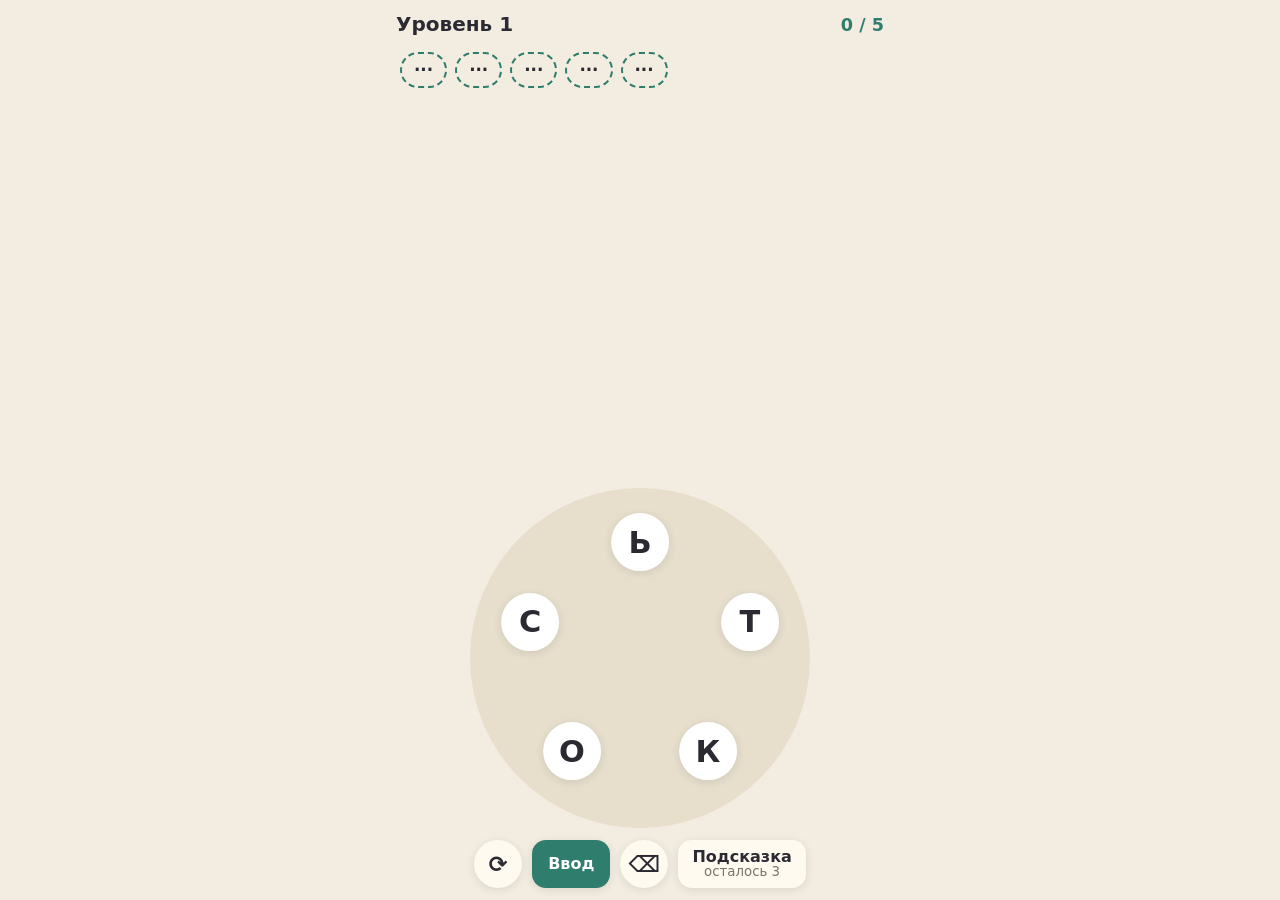
==== index.html @ f0418c43 "Initial prototype of the "Слова из слова" word game for Yandex Games Letter wheel with swipe/keyboar" ====
<!doctype html>
<html lang="ru">
<head>
  <meta charset="utf-8">
  <meta name="viewport" content="width=device-width, initial-scale=1, maximum-scale=1, user-scalable=no, viewport-fit=cover">
  <meta name="mobile-web-app-capable" content="yes">
  <title>Слова из слова</title>
  <link rel="stylesheet" href="css/style.css">
  <script src="/sdk.js"></script>
</head>
<body>
  <div id="app">
    <header class="top">
      <div class="top__level" id="levelLabel">Уровень 1</div>
      <div class="top__progress" id="progressLabel">0 / 0</div>
    </header>

    <main class="board">
      <div class="found" id="found" aria-live="polite"></div>
      <div class="current" id="current" aria-live="polite"></div>
      <div class="toast" id="toast" role="status"></div>
    </main>

    <section class="play">
      <div class="wheel" id="wheel">
        <svg class="wheel__trail" viewBox="0 0 100 100" aria-hidden="true">
          <polyline id="trail" points="" />
        </svg>
      </div>
      <div class="actions">
        <button class="btn btn--round" id="shuffleBtn" type="button" aria-label="Перемешать буквы">⟳</button>
        <button class="btn btn--primary" id="enterBtn" type="button">Ввод</button>
        <button class="btn btn--round" id="eraseBtn" type="button" aria-label="Стереть букву">⌫</button>
        <button class="btn btn--hint" id="hintBtn" type="button">
          <span id="hintMain">Подсказка</span>
          <small id="hintSub"></small>
        </button>
      </div>
    </section>

    <div class="modal" id="modal" hidden>
      <div class="modal__card">
        <h2 id="modalTitle">Уровень пройден!</h2>
        <p id="modalText"></p>
        <button class="btn btn--primary" id="nextBtn" type="button">Дальше</button>
        <p class="credits">Словарь: github.com/Badestrand/russian-dictionary (OpenRussian, Wiktionary), лицензия CC BY-SA 4.0. Список сокращён и приведён к строчным буквам без «ё».</p>
      </div>
    </div>

    <div class="modal" id="loading">
      <div class="modal__card"><p id="loadingText">Загрузка…</p></div>
    </div>
  </div>
  <script type="module" src="js/main.js"></script>
</body>
</html>
---- css/style.css ----
:root {
  --bg: #f3ede1;
  --card: #fffaf0;
  --ink: #2b2a33;
  --muted: #7a7566;
  --accent: #2f7d6d;
  --accent-ink: #ffffff;
  --accent-soft: #d6ebe5;
  --warn: #c2453a;
  --tile: #ffffff;
  --wheel: #e7dfcc;
  --shadow: 0 2px 8px rgba(43, 42, 51, 0.12);
}

@media (prefers-color-scheme: dark) {
  :root {
    --bg: #1f2227;
    --card: #2a2e35;
    --ink: #f1ede4;
    --muted: #9aa0a8;
    --accent: #4cb29c;
    --accent-ink: #10201c;
    --accent-soft: #28443d;
    --warn: #ee7468;
    --tile: #3a4049;
    --wheel: #2f343c;
    --shadow: 0 2px 8px rgba(0, 0, 0, 0.4);
  }
}

* { box-sizing: border-box; -webkit-tap-highlight-color: transparent; }

html, body {
  height: 100%;
  margin: 0;
  background: var(--bg);
  color: var(--ink);
  font-family: system-ui, -apple-system, "Segoe UI", Roboto, sans-serif;
  overflow: hidden;
  overscroll-behavior: none;
  user-select: none;
  -webkit-user-select: none;
}

#app {
  display: flex;
  flex-direction: column;
  height: 100dvh;
  max-width: 520px;
  margin: 0 auto;
  padding: max(12px, env(safe-area-inset-top)) 16px max(12px, env(safe-area-inset-bottom));
}

.top {
  display: flex;
  justify-content: space-between;
  align-items: baseline;
  font-weight: 700;
}
.top__level { font-size: 1.25rem; }
.top__progress { color: var(--accent); font-size: 1.1rem; }

.board {
  position: relative;
  flex: 1 1 auto;
  min-height: 0;
  display: flex;
  flex-direction: column;
  gap: 12px;
  padding-top: 12px;
}

.found {
  flex: 1 1 auto;
  min-height: 0;
  overflow-y: auto;
  display: flex;
  flex-wrap: wrap;
  align-content: flex-start;
  gap: 8px;
  padding: 4px;
}
.chip {
  padding: 6px 12px;
  border-radius: 999px;
  background: var(--accent-soft);
  font-weight: 600;
  font-size: 1.05rem;
  text-transform: uppercase;
}
.chip--new { animation: pop 0.35s ease-out; }
.chip--hint { background: transparent; border: 2px dashed var(--accent); }

.current {
  flex: 0 0 auto;
  min-height: 3rem;
  text-align: center;
  font-size: 2rem;
  font-weight: 800;
  letter-spacing: 0.08em;
  text-transform: uppercase;
}
.current--shake { animation: shake 0.3s linear; color: var(--warn); }

.toast {
  position: absolute;
  left: 50%;
  bottom: 3.6rem;
  transform: translateX(-50%);
  padding: 6px 14px;
  border-radius: 999px;
  background: var(--ink);
  color: var(--bg);
  font-size: 0.95rem;
  opacity: 0;
  transition: opacity 0.2s;
  pointer-events: none;
  white-space: nowrap;
}
.toast--show { opacity: 0.92; }

.play { flex: 0 0 auto; display: flex; flex-direction: column; gap: 12px; align-items: center; }

.wheel {
  position: relative;
  width: min(78vw, 42dvh, 340px);
  aspect-ratio: 1;
  border-radius: 50%;
  background: var(--wheel);
  touch-action: none;
}
.wheel__trail { position: absolute; inset: 0; width: 100%; height: 100%; pointer-events: none; }
.wheel__trail polyline {
  fill: none;
  stroke: var(--accent);
  stroke-width: 2.4;
  stroke-linecap: round;
  stroke-linejoin: round;
  opacity: 0.55;
}
.letter {
  position: absolute;
  width: 17%;
  aspect-ratio: 1;
  transform: translate(-50%, -50%);
  display: grid;
  place-items: center;
  border-radius: 50%;
  background: var(--tile);
  box-shadow: var(--shadow);
  font-size: clamp(1.2rem, 7vw, 1.9rem);
  font-weight: 800;
  text-transform: uppercase;
  pointer-events: none;
}
.letter--on { background: var(--accent); color: var(--accent-ink); }

.actions {
  display: flex;
  align-items: center;
  justify-content: center;
  gap: 10px;
  width: 100%;
}

.btn {
  font: inherit;
  border: 0;
  border-radius: 14px;
  background: var(--card);
  color: var(--ink);
  box-shadow: var(--shadow);
  padding: 12px 16px;
  min-height: 48px;
  font-weight: 700;
  cursor: pointer;
}
.btn:active { transform: scale(0.97); }
.btn--round { width: 48px; padding: 0; border-radius: 50%; font-size: 1.4rem; }
.btn--primary { background: var(--accent); color: var(--accent-ink); }
.btn--hint { display: flex; flex-direction: column; align-items: center; line-height: 1.1; padding: 8px 14px; }
.btn--hint small { font-weight: 500; color: var(--muted); }
.btn[disabled] { opacity: 0.5; cursor: default; }

.modal {
  position: fixed;
  inset: 0;
  display: grid;
  place-items: center;
  background: rgba(0, 0, 0, 0.45);
  z-index: 10;
}
.modal[hidden] { display: none; }
.modal__card {
  width: min(86vw, 360px);
  padding: 24px;
  border-radius: 20px;
  background: var(--card);
  text-align: center;
  box-shadow: var(--shadow);
}
.modal__card h2 { margin: 0 0 8px; }
.modal__card p { margin: 0 0 16px; color: var(--muted); }

.modal__card .credits { margin: 16px 0 0; font-size: 0.7rem; line-height: 1.3; }

.mock-ad {
  position: fixed;
  inset: 0;
  z-index: 20;
  display: grid;
  place-items: center;
  background: rgba(0, 0, 0, 0.7);
}
.mock-ad__card {
  width: min(86vw, 360px);
  padding: 28px 24px;
  border-radius: 20px;
  background: var(--card);
  text-align: center;
  display: flex;
  flex-direction: column;
  gap: 10px;
}
.mock-ad__card p { margin: 0; font-size: 1.3rem; font-weight: 700; }
.mock-ad__card small { color: var(--muted); }

@keyframes pop { 0% { transform: scale(0.6); } 70% { transform: scale(1.12); } 100% { transform: scale(1); } }
@keyframes shake {
  0%, 100% { transform: translateX(0); }
  25% { transform: translateX(-8px); }
  75% { transform: translateX(8px); }
}

@media (max-height: 560px) {
  .wheel { width: min(60vw, 38dvh); }
  .current { font-size: 1.5rem; min-height: 2.2rem; }
}
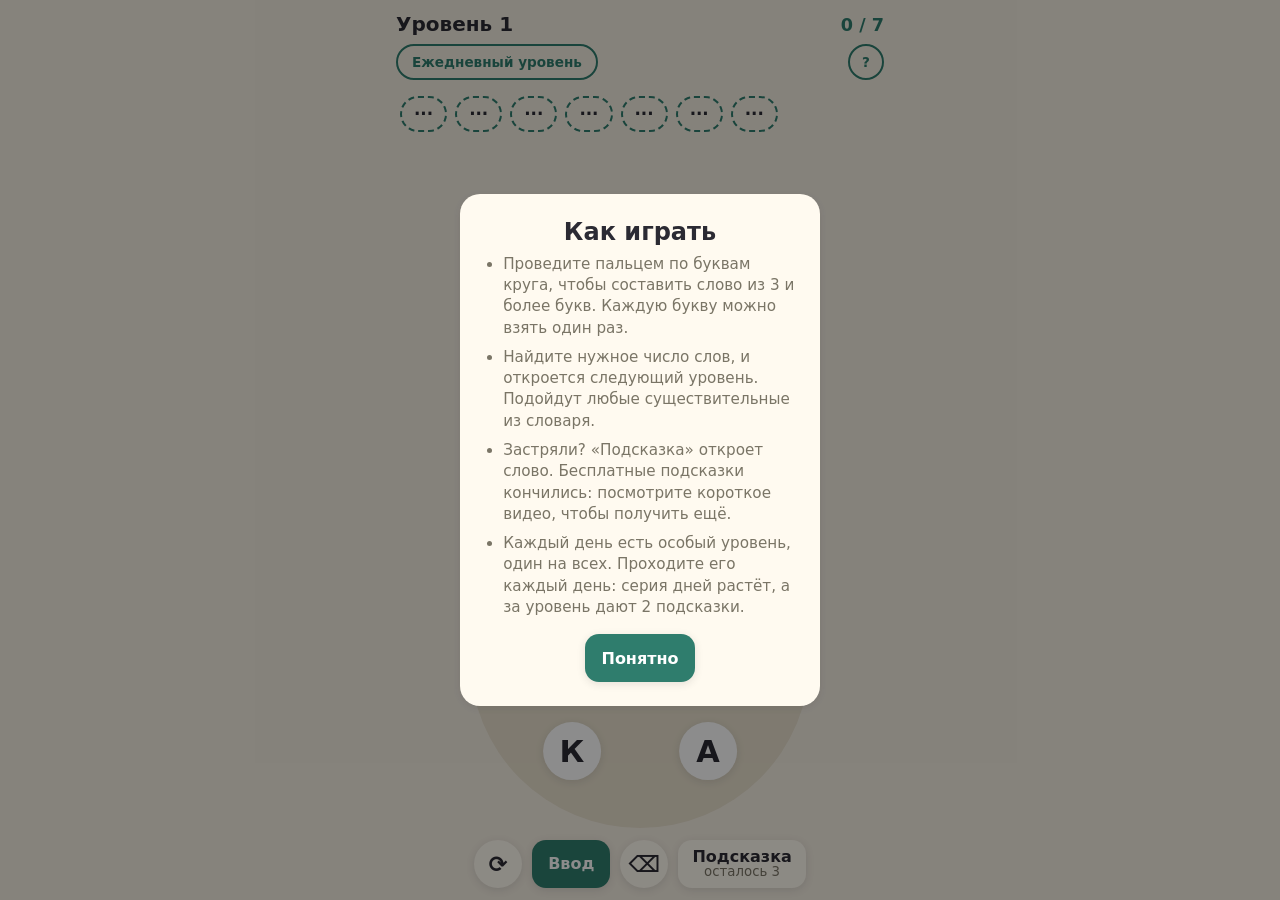
==== commit c30b8968: "Add daily level, cloud saves, help and pause handling; clean dictionary; add store materials - Daily" ====
--- a/index.html
+++ b/index.html
@@ -5,6 +5,7 @@
   <meta name="viewport" content="width=device-width, initial-scale=1, maximum-scale=1, user-scalable=no, viewport-fit=cover">
   <meta name="mobile-web-app-capable" content="yes">
   <title>Слова из слова</title>
+  <link rel="icon" href="data:,">
   <link rel="stylesheet" href="css/style.css">
   <script src="/sdk.js"></script>
 </head>
@@ -13,6 +14,10 @@
     <header class="top">
       <div class="top__level" id="levelLabel">Уровень 1</div>
       <div class="top__progress" id="progressLabel">0 / 0</div>
+      <div class="top__tools">
+        <button class="pill" id="dailyBtn" type="button">Ежедневный уровень</button>
+        <button class="pill pill--round" id="helpBtn" type="button" aria-label="Как играть">?</button>
+      </div>
     </header>
 
     <main class="board">
@@ -43,7 +48,20 @@
         <h2 id="modalTitle">Уровень пройден!</h2>
         <p id="modalText"></p>
         <button class="btn btn--primary" id="nextBtn" type="button">Дальше</button>
-        <p class="credits">Словарь: github.com/Badestrand/russian-dictionary (OpenRussian, Wiktionary), лицензия CC BY-SA 4.0. Список сокращён и приведён к строчным буквам без «ё».</p>
+        <p class="credits">Словарь: проект russian-dictionary (OpenRussian, Wiktionary), лицензия CC BY-SA 4.0. Список сокращён и приведён к строчным буквам без «ё».</p>
+      </div>
+    </div>
+
+    <div class="modal" id="help" hidden>
+      <div class="modal__card modal__card--left">
+        <h2>Как играть</h2>
+        <ul class="howto">
+          <li>Проведите пальцем по буквам круга, чтобы составить слово из 3 и более букв. Каждую букву можно взять один раз.</li>
+          <li>Найдите нужное число слов, и откроется следующий уровень. Подойдут любые существительные из словаря.</li>
+          <li>Застряли? «Подсказка» откроет слово. Бесплатные подсказки кончились: посмотрите короткое видео, чтобы получить ещё.</li>
+          <li>Каждый день есть особый уровень, один на всех. Проходите его каждый день: серия дней растёт, а за уровень дают 2 подсказки.</li>
+        </ul>
+        <button class="btn btn--primary" id="helpCloseBtn" type="button">Понятно</button>
       </div>
     </div>
 
--- a/css/style.css
+++ b/css/style.css
@@ -53,12 +53,32 @@
 
 .top {
   display: flex;
+  flex-wrap: wrap;
   justify-content: space-between;
   align-items: baseline;
-  font-weight: 700;
+  row-gap: 8px;
+  font-weight: 700;
+  white-space: nowrap;
 }
 .top__level { font-size: 1.25rem; }
 .top__progress { color: var(--accent); font-size: 1.1rem; }
+.top__tools { order: 3; flex: 1 0 100%; display: flex; gap: 8px; align-items: center; justify-content: space-between; }
+
+.pill {
+  font: inherit;
+  font-size: 0.85rem;
+  font-weight: 700;
+  min-height: 36px;
+  padding: 0 14px;
+  border: 2px solid var(--accent);
+  border-radius: 999px;
+  background: transparent;
+  color: var(--accent);
+  cursor: pointer;
+}
+.pill--round { width: 36px; padding: 0; flex: none; }
+.pill--done { background: var(--accent-soft); border-color: transparent; }
+.pill--on { background: var(--accent); color: var(--accent-ink); }
 
 .board {
   position: relative;
@@ -107,17 +127,20 @@
   left: 50%;
   bottom: 3.6rem;
   transform: translateX(-50%);
-  padding: 6px 14px;
-  border-radius: 999px;
+  padding: 8px 16px;
+  border-radius: 16px;
   background: var(--ink);
   color: var(--bg);
-  font-size: 0.95rem;
+  font-size: 1.05rem;
+  font-weight: 700;
   opacity: 0;
   transition: opacity 0.2s;
   pointer-events: none;
-  white-space: nowrap;
-}
-.toast--show { opacity: 0.92; }
+  max-width: 92%;
+  text-align: center;
+}
+.toast--show { opacity: 0.96; }
+.toast--bad { background: var(--warn); color: #fff; }
 
 .play { flex: 0 0 auto; display: flex; flex-direction: column; gap: 12px; align-items: center; }
 
@@ -180,6 +203,7 @@
 .btn--primary { background: var(--accent); color: var(--accent-ink); }
 .btn--hint { display: flex; flex-direction: column; align-items: center; line-height: 1.1; padding: 8px 14px; }
 .btn--hint small { font-weight: 500; color: var(--muted); }
+.btn--pulse { animation: pulse 1.4s ease-in-out infinite; outline: 2px solid var(--accent); }
 .btn[disabled] { opacity: 0.5; cursor: default; }
 
 .modal {
@@ -199,6 +223,11 @@
   text-align: center;
   box-shadow: var(--shadow);
 }
+.modal__card--left { text-align: left; max-height: 90dvh; overflow-y: auto; }
+.modal__card--left h2 { text-align: center; }
+.modal__card--left .btn { display: block; margin: 0 auto; }
+.howto { margin: 0 0 16px; padding-left: 1.2rem; color: var(--muted); font-size: 0.95rem; line-height: 1.4; }
+.howto li + li { margin-top: 8px; }
 .modal__card h2 { margin: 0 0 8px; }
 .modal__card p { margin: 0 0 16px; color: var(--muted); }
 
@@ -225,6 +254,7 @@
 .mock-ad__card p { margin: 0; font-size: 1.3rem; font-weight: 700; }
 .mock-ad__card small { color: var(--muted); }
 
+@keyframes pulse { 0%, 100% { transform: scale(1); } 50% { transform: scale(1.06); } }
 @keyframes pop { 0% { transform: scale(0.6); } 70% { transform: scale(1.12); } 100% { transform: scale(1); } }
 @keyframes shake {
   0%, 100% { transform: translateX(0); }
@@ -236,3 +266,19 @@
   .wheel { width: min(60vw, 38dvh); }
   .current { font-size: 1.5rem; min-height: 2.2rem; }
 }
+
+/* Горизонтальный экран телефона: поле слева, круг справа. */
+@media (orientation: landscape) and (max-height: 600px) {
+  #app {
+    display: grid;
+    grid-template-columns: 1fr auto;
+    grid-template-rows: auto minmax(0, 1fr);
+    column-gap: 20px;
+    max-width: 900px;
+  }
+  .top { grid-column: 1 / -1; align-items: center; }
+  .board { grid-column: 1; grid-row: 2; padding-top: 6px; }
+  .play { grid-column: 2; grid-row: 2; gap: 8px; justify-content: center; }
+  .wheel { width: min(54dvh, 40vw); }
+  .toast { bottom: 2.6rem; }
+}
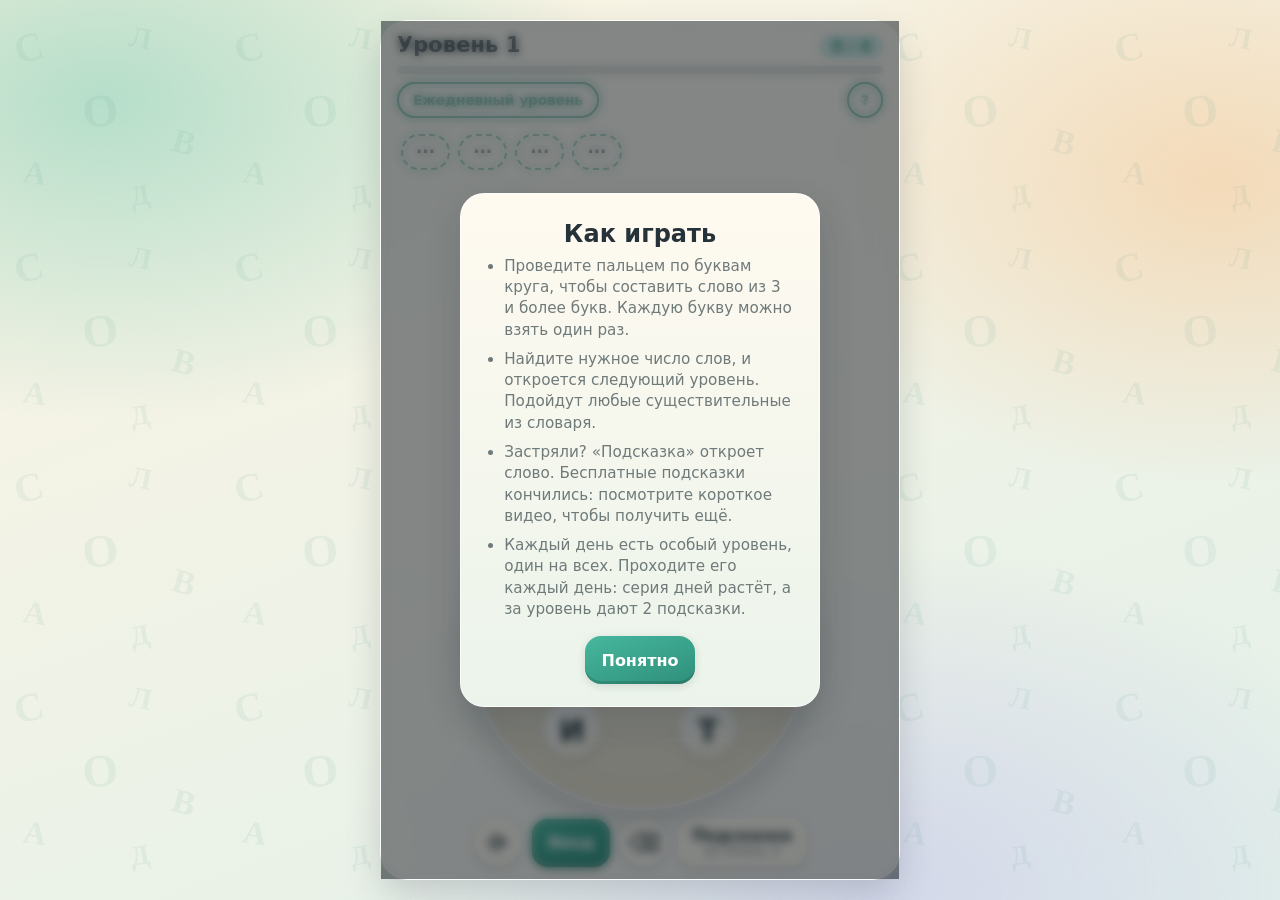
==== commit 78bcb75b: "Redesign: animated background, glass panel, progress bar, richer wheel and tiles, confetti; refresh " ====
--- a/index.html
+++ b/index.html
@@ -14,6 +14,7 @@
     <header class="top">
       <div class="top__level" id="levelLabel">Уровень 1</div>
       <div class="top__progress" id="progressLabel">0 / 0</div>
+      <div class="top__bar" aria-hidden="true"><i id="barFill"></i></div>
       <div class="top__tools">
         <button class="pill" id="dailyBtn" type="button">Ежедневный уровень</button>
         <button class="pill pill--round" id="helpBtn" type="button" aria-label="Как играть">?</button>
--- a/css/style.css
+++ b/css/style.css
@@ -1,30 +1,56 @@
 :root {
-  --bg: #f3ede1;
+  --bg-a: #fcf4e3;
+  --bg-b: #e3f1ea;
+  --blob-1: rgba(98, 196, 170, 0.45);
+  --blob-2: rgba(247, 188, 128, 0.45);
+  --blob-3: rgba(170, 160, 235, 0.32);
+  --glyph: #3f8e7d;
+  --glyph-op: 0.08;
+  --panel: rgba(255, 252, 244, 0.55);
+  --panel-edge: rgba(255, 255, 255, 0.75);
   --card: #fffaf0;
-  --ink: #2b2a33;
-  --muted: #7a7566;
-  --accent: #2f7d6d;
+  --ink: #26323a;
+  --muted: #6f7a7a;
+  --accent: #2f8f7b;
+  --accent-2: #46b79d;
   --accent-ink: #ffffff;
-  --accent-soft: #d6ebe5;
+  --accent-soft: #d3ece4;
   --warn: #c2453a;
   --tile: #ffffff;
-  --wheel: #e7dfcc;
-  --shadow: 0 2px 8px rgba(43, 42, 51, 0.12);
+  --tile-2: #f1ebdc;
+  --wheel: #e8e0cd;
+  --wheel-hi: #f6f1e4;
+  --wheel-ring: rgba(255, 255, 255, 0.9);
+  --shadow: 0 2px 8px rgba(38, 50, 58, 0.14);
+  --shadow-lg: 0 14px 34px rgba(38, 50, 58, 0.18);
 }
 
 @media (prefers-color-scheme: dark) {
   :root {
-    --bg: #1f2227;
-    --card: #2a2e35;
+    --bg-a: #121c22;
+    --bg-b: #1d1b33;
+    --blob-1: rgba(60, 170, 150, 0.28);
+    --blob-2: rgba(210, 130, 90, 0.2);
+    --blob-3: rgba(130, 110, 220, 0.3);
+    --glyph: #8fd4c3;
+    --glyph-op: 0.06;
+    --panel: rgba(30, 38, 50, 0.55);
+    --panel-edge: rgba(255, 255, 255, 0.08);
+    --card: #262d3a;
     --ink: #f1ede4;
-    --muted: #9aa0a8;
+    --muted: #9ba3ad;
     --accent: #4cb29c;
-    --accent-ink: #10201c;
-    --accent-soft: #28443d;
+    --accent-2: #6fd2bb;
+    --accent-ink: #0d201b;
+    --accent-soft: #274440;
     --warn: #ee7468;
-    --tile: #3a4049;
-    --wheel: #2f343c;
-    --shadow: 0 2px 8px rgba(0, 0, 0, 0.4);
+    --tile: #3b4352;
+    --tile-2: #2e3542;
+    --wheel: #242b38;
+    --wheel-hi: #313a4a;
+    --wheel-ring: rgba(255, 255, 255, 0.1);
+    --shadow: 0 2px 10px rgba(0, 0, 0, 0.45);
+    --shadow-lg: 0 16px 40px rgba(0, 0, 0, 0.5);
   }
 }
 
@@ -33,7 +59,7 @@
 html, body {
   height: 100%;
   margin: 0;
-  background: var(--bg);
+  background: linear-gradient(160deg, var(--bg-a), var(--bg-b)) fixed;
   color: var(--ink);
   font-family: system-ui, -apple-system, "Segoe UI", Roboto, sans-serif;
   overflow: hidden;
@@ -42,13 +68,58 @@
   -webkit-user-select: none;
 }
 
+/* Фон: плывущие цветные пятна и россыпь тихих букв. Только оформление, на игру не влияет. */
+body::before {
+  content: "";
+  position: fixed;
+  inset: -25%;
+  z-index: 0;
+  pointer-events: none;
+  background:
+    radial-gradient(38% 34% at 22% 24%, var(--blob-1), transparent 70%),
+    radial-gradient(34% 32% at 80% 30%, var(--blob-2), transparent 70%),
+    radial-gradient(40% 36% at 62% 82%, var(--blob-3), transparent 70%);
+  animation: drift 26s ease-in-out infinite alternate;
+}
+body::after {
+  content: "";
+  position: fixed;
+  inset: 0;
+  z-index: 0;
+  pointer-events: none;
+  opacity: var(--glyph-op);
+  background-image: url("data:image/svg+xml,%3Csvg xmlns='http://www.w3.org/2000/svg' width='220' height='220'%3E%3Cg font-family='Georgia,serif' font-weight='700' fill='%233f8e7d'%3E%3Ctext x='18' y='64' font-size='40' transform='rotate(-14 18 64)'%3E%26%231057%3B%3C/text%3E%3Ctext x='128' y='46' font-size='30' transform='rotate(10 128 46)'%3E%26%231051%3B%3C/text%3E%3Ctext x='84' y='128' font-size='46' transform='rotate(-6 84 128)'%3E%26%231054%3B%3C/text%3E%3Ctext x='170' y='150' font-size='34' transform='rotate(16 170 150)'%3E%26%231042%3B%3C/text%3E%3Ctext x='22' y='182' font-size='32' transform='rotate(8 22 182)'%3E%26%231040%3B%3C/text%3E%3Ctext x='132' y='206' font-size='28' transform='rotate(-10 132 206)'%3E%26%231044%3B%3C/text%3E%3C/g%3E%3C/svg%3E");
+  background-size: 220px 220px;
+}
+@media (prefers-color-scheme: dark) {
+  body::after {
+    background-image: url("data:image/svg+xml,%3Csvg xmlns='http://www.w3.org/2000/svg' width='220' height='220'%3E%3Cg font-family='Georgia,serif' font-weight='700' fill='%238fd4c3'%3E%3Ctext x='18' y='64' font-size='40' transform='rotate(-14 18 64)'%3E%26%231057%3B%3C/text%3E%3Ctext x='128' y='46' font-size='30' transform='rotate(10 128 46)'%3E%26%231051%3B%3C/text%3E%3Ctext x='84' y='128' font-size='46' transform='rotate(-6 84 128)'%3E%26%231054%3B%3C/text%3E%3Ctext x='170' y='150' font-size='34' transform='rotate(16 170 150)'%3E%26%231042%3B%3C/text%3E%3Ctext x='22' y='182' font-size='32' transform='rotate(8 22 182)'%3E%26%231040%3B%3C/text%3E%3Ctext x='132' y='206' font-size='28' transform='rotate(-10 132 206)'%3E%26%231044%3B%3C/text%3E%3C/g%3E%3C/svg%3E");
+  }
+}
+
 #app {
+  position: relative;
+  z-index: 1;
   display: flex;
   flex-direction: column;
   height: 100dvh;
   max-width: 520px;
   margin: 0 auto;
   padding: max(12px, env(safe-area-inset-top)) 16px max(12px, env(safe-area-inset-bottom));
+}
+
+/* На широком экране игра лежит на стеклянной панели посреди фона. */
+@media (min-width: 640px) and (min-height: 640px) {
+  #app {
+    height: min(100dvh - 32px, 860px);
+    margin-top: max(16px, calc((100dvh - 860px) / 2));
+    border-radius: 28px;
+    background: var(--panel);
+    border: 1px solid var(--panel-edge);
+    box-shadow: var(--shadow-lg);
+    -webkit-backdrop-filter: blur(14px);
+    backdrop-filter: blur(14px);
+  }
 }
 
 .top {
@@ -60,8 +131,32 @@
   font-weight: 700;
   white-space: nowrap;
 }
-.top__level { font-size: 1.25rem; }
-.top__progress { color: var(--accent); font-size: 1.1rem; }
+.top__level { font-size: 1.3rem; letter-spacing: 0.01em; }
+.top__progress {
+  color: var(--accent);
+  font-size: 1rem;
+  padding: 2px 12px;
+  border-radius: 999px;
+  background: var(--accent-soft);
+  font-variant-numeric: tabular-nums;
+}
+.top__bar {
+  order: 2;
+  flex: 1 0 100%;
+  height: 8px;
+  border-radius: 999px;
+  background: rgba(127, 140, 140, 0.22);
+  overflow: hidden;
+}
+.top__bar i {
+  display: block;
+  height: 100%;
+  width: 0;
+  border-radius: inherit;
+  background: linear-gradient(90deg, var(--accent), var(--accent-2));
+  box-shadow: 0 0 10px var(--accent-2);
+  transition: width 0.45s cubic-bezier(0.3, 1.2, 0.5, 1);
+}
 .top__tools { order: 3; flex: 1 0 100%; display: flex; gap: 8px; align-items: center; justify-content: space-between; }
 
 .pill {
@@ -72,13 +167,15 @@
   padding: 0 14px;
   border: 2px solid var(--accent);
   border-radius: 999px;
-  background: transparent;
+  background: var(--panel);
   color: var(--accent);
   cursor: pointer;
-}
+  transition: transform 0.12s, background 0.2s;
+}
+.pill:active { transform: scale(0.96); }
 .pill--round { width: 36px; padding: 0; flex: none; }
 .pill--done { background: var(--accent-soft); border-color: transparent; }
-.pill--on { background: var(--accent); color: var(--accent-ink); }
+.pill--on { background: linear-gradient(135deg, var(--accent), var(--accent-2)); border-color: transparent; color: var(--accent-ink); box-shadow: var(--shadow); }
 
 .board {
   position: relative;
@@ -101,25 +198,33 @@
   padding: 4px;
 }
 .chip {
-  padding: 6px 12px;
+  padding: 6px 13px;
   border-radius: 999px;
-  background: var(--accent-soft);
-  font-weight: 600;
+  background: linear-gradient(180deg, var(--tile), var(--accent-soft));
+  box-shadow: var(--shadow);
+  font-weight: 700;
   font-size: 1.05rem;
   text-transform: uppercase;
 }
-.chip--new { animation: pop 0.35s ease-out; }
-.chip--hint { background: transparent; border: 2px dashed var(--accent); }
+.chip--new { animation: pop 0.45s ease-out; box-shadow: 0 0 0 3px var(--accent-2), var(--shadow); }
+.chip--hint { background: transparent; box-shadow: none; border: 2px dashed var(--accent); opacity: 0.7; }
 
 .current {
   flex: 0 0 auto;
+  align-self: center;
+  min-width: 3rem;
   min-height: 3rem;
+  padding: 0 22px;
+  border-radius: 999px;
   text-align: center;
   font-size: 2rem;
+  line-height: 3rem;
   font-weight: 800;
   letter-spacing: 0.08em;
   text-transform: uppercase;
-}
+  transition: background 0.15s, box-shadow 0.15s;
+}
+.current:not(:empty) { background: var(--card); box-shadow: var(--shadow); }
 .current--shake { animation: shake 0.3s linear; color: var(--warn); }
 
 .toast {
@@ -130,16 +235,17 @@
   padding: 8px 16px;
   border-radius: 16px;
   background: var(--ink);
-  color: var(--bg);
+  color: var(--bg-a);
   font-size: 1.05rem;
   font-weight: 700;
+  box-shadow: var(--shadow-lg);
   opacity: 0;
   transition: opacity 0.2s;
   pointer-events: none;
   max-width: 92%;
   text-align: center;
 }
-.toast--show { opacity: 0.96; }
+.toast--show { opacity: 0.97; }
 .toast--bad { background: var(--warn); color: #fff; }
 
 .play { flex: 0 0 auto; display: flex; flex-direction: column; gap: 12px; align-items: center; }
@@ -149,34 +255,65 @@
   width: min(78vw, 42dvh, 340px);
   aspect-ratio: 1;
   border-radius: 50%;
-  background: var(--wheel);
+  background: radial-gradient(circle at 50% 38%, var(--wheel-hi), var(--wheel) 72%);
+  box-shadow: 0 0 0 3px var(--wheel-ring), inset 0 3px 12px rgba(0, 0, 0, 0.1), 0 12px 30px rgba(38, 50, 58, 0.18);
   touch-action: none;
 }
-.wheel__trail { position: absolute; inset: 0; width: 100%; height: 100%; pointer-events: none; }
+/* Тонкое внутреннее кольцо и «ступица» в центре круга. */
+.wheel::before {
+  content: "";
+  position: absolute;
+  inset: 20%;
+  border-radius: 50%;
+  border: 2px dashed rgba(127, 140, 140, 0.35);
+  pointer-events: none;
+}
+.wheel::after {
+  content: "";
+  position: absolute;
+  left: 50%;
+  top: 50%;
+  width: 16%;
+  aspect-ratio: 1;
+  transform: translate(-50%, -50%);
+  border-radius: 50%;
+  background: radial-gradient(circle at 35% 30%, var(--accent-2), var(--accent));
+  box-shadow: 0 0 0 5px rgba(255, 255, 255, 0.2), 0 4px 10px rgba(0, 0, 0, 0.2);
+  opacity: 0.85;
+  pointer-events: none;
+}
+.wheel__trail { position: absolute; inset: 0; width: 100%; height: 100%; pointer-events: none; z-index: 1; }
 .wheel__trail polyline {
   fill: none;
   stroke: var(--accent);
-  stroke-width: 2.4;
+  stroke-width: 3.2;
   stroke-linecap: round;
   stroke-linejoin: round;
-  opacity: 0.55;
+  opacity: 0.6;
+  filter: drop-shadow(0 0 2px var(--accent-2));
 }
 .letter {
   position: absolute;
+  z-index: 2;
   width: 17%;
   aspect-ratio: 1;
   transform: translate(-50%, -50%);
   display: grid;
   place-items: center;
   border-radius: 50%;
-  background: var(--tile);
-  box-shadow: var(--shadow);
+  background: linear-gradient(160deg, var(--tile), var(--tile-2));
+  box-shadow: var(--shadow), inset 0 -3px 0 rgba(0, 0, 0, 0.07);
   font-size: clamp(1.2rem, 7vw, 1.9rem);
   font-weight: 800;
   text-transform: uppercase;
   pointer-events: none;
-}
-.letter--on { background: var(--accent); color: var(--accent-ink); }
+  transition: background 0.12s, color 0.12s, box-shadow 0.12s;
+}
+.letter--on {
+  background: linear-gradient(160deg, var(--accent-2), var(--accent));
+  color: var(--accent-ink);
+  box-shadow: 0 0 0 4px rgba(70, 183, 157, 0.35), 0 4px 12px rgba(0, 0, 0, 0.25);
+}
 
 .actions {
   display: flex;
@@ -189,18 +326,19 @@
 .btn {
   font: inherit;
   border: 0;
-  border-radius: 14px;
+  border-radius: 16px;
   background: var(--card);
   color: var(--ink);
-  box-shadow: var(--shadow);
+  box-shadow: var(--shadow), inset 0 -3px 0 rgba(0, 0, 0, 0.06);
   padding: 12px 16px;
   min-height: 48px;
   font-weight: 700;
   cursor: pointer;
-}
-.btn:active { transform: scale(0.97); }
+  transition: transform 0.1s;
+}
+.btn:active { transform: scale(0.96); }
 .btn--round { width: 48px; padding: 0; border-radius: 50%; font-size: 1.4rem; }
-.btn--primary { background: var(--accent); color: var(--accent-ink); }
+.btn--primary { background: linear-gradient(160deg, var(--accent-2), var(--accent)); color: var(--accent-ink); box-shadow: var(--shadow), inset 0 -3px 0 rgba(0, 0, 0, 0.14); }
 .btn--hint { display: flex; flex-direction: column; align-items: center; line-height: 1.1; padding: 8px 14px; }
 .btn--hint small { font-weight: 500; color: var(--muted); }
 .btn--pulse { animation: pulse 1.4s ease-in-out infinite; outline: 2px solid var(--accent); }
@@ -211,17 +349,21 @@
   inset: 0;
   display: grid;
   place-items: center;
-  background: rgba(0, 0, 0, 0.45);
+  background: rgba(10, 18, 24, 0.5);
+  -webkit-backdrop-filter: blur(5px);
+  backdrop-filter: blur(5px);
   z-index: 10;
 }
 .modal[hidden] { display: none; }
 .modal__card {
   width: min(86vw, 360px);
-  padding: 24px;
-  border-radius: 20px;
-  background: var(--card);
+  padding: 26px 24px 22px;
+  border-radius: 24px;
+  background: linear-gradient(180deg, var(--card), var(--accent-soft) 220%);
+  border: 1px solid var(--panel-edge);
   text-align: center;
-  box-shadow: var(--shadow);
+  box-shadow: var(--shadow-lg);
+  animation: rise 0.28s cubic-bezier(0.2, 1.3, 0.4, 1);
 }
 .modal__card--left { text-align: left; max-height: 90dvh; overflow-y: auto; }
 .modal__card--left h2 { text-align: center; }
@@ -254,17 +396,40 @@
 .mock-ad__card p { margin: 0; font-size: 1.3rem; font-weight: 700; }
 .mock-ad__card small { color: var(--muted); }
 
+/* Конфетти при прохождении уровня: частицы создаёт js/main.js. */
+.confetti { position: fixed; inset: 0; z-index: 15; pointer-events: none; overflow: hidden; }
+.confetti i {
+  position: absolute;
+  top: -12px;
+  width: 9px;
+  height: 14px;
+  border-radius: 2px;
+  opacity: 0;
+  animation: fall 1.7s ease-in forwards;
+}
+
 @keyframes pulse { 0%, 100% { transform: scale(1); } 50% { transform: scale(1.06); } }
 @keyframes pop { 0% { transform: scale(0.6); } 70% { transform: scale(1.12); } 100% { transform: scale(1); } }
+@keyframes rise { 0% { transform: translateY(18px) scale(0.92); opacity: 0; } 100% { transform: none; opacity: 1; } }
+@keyframes drift { 0% { transform: translate3d(-3%, -2%, 0) rotate(0deg); } 100% { transform: translate3d(3%, 3%, 0) rotate(6deg); } }
+@keyframes fall {
+  0% { transform: translate3d(0, 0, 0) rotate(0deg); opacity: 1; }
+  100% { transform: translate3d(var(--dx), 105dvh, 0) rotate(var(--rot)); opacity: 0.9; }
+}
 @keyframes shake {
   0%, 100% { transform: translateX(0); }
   25% { transform: translateX(-8px); }
   75% { transform: translateX(8px); }
 }
 
+@media (prefers-reduced-motion: reduce) {
+  body::before, .confetti i, .modal__card { animation: none; }
+  .confetti { display: none; }
+}
+
 @media (max-height: 560px) {
   .wheel { width: min(60vw, 38dvh); }
-  .current { font-size: 1.5rem; min-height: 2.2rem; }
+  .current { font-size: 1.5rem; min-height: 2.2rem; line-height: 2.2rem; }
 }
 
 /* Горизонтальный экран телефона: поле слева, круг справа. */
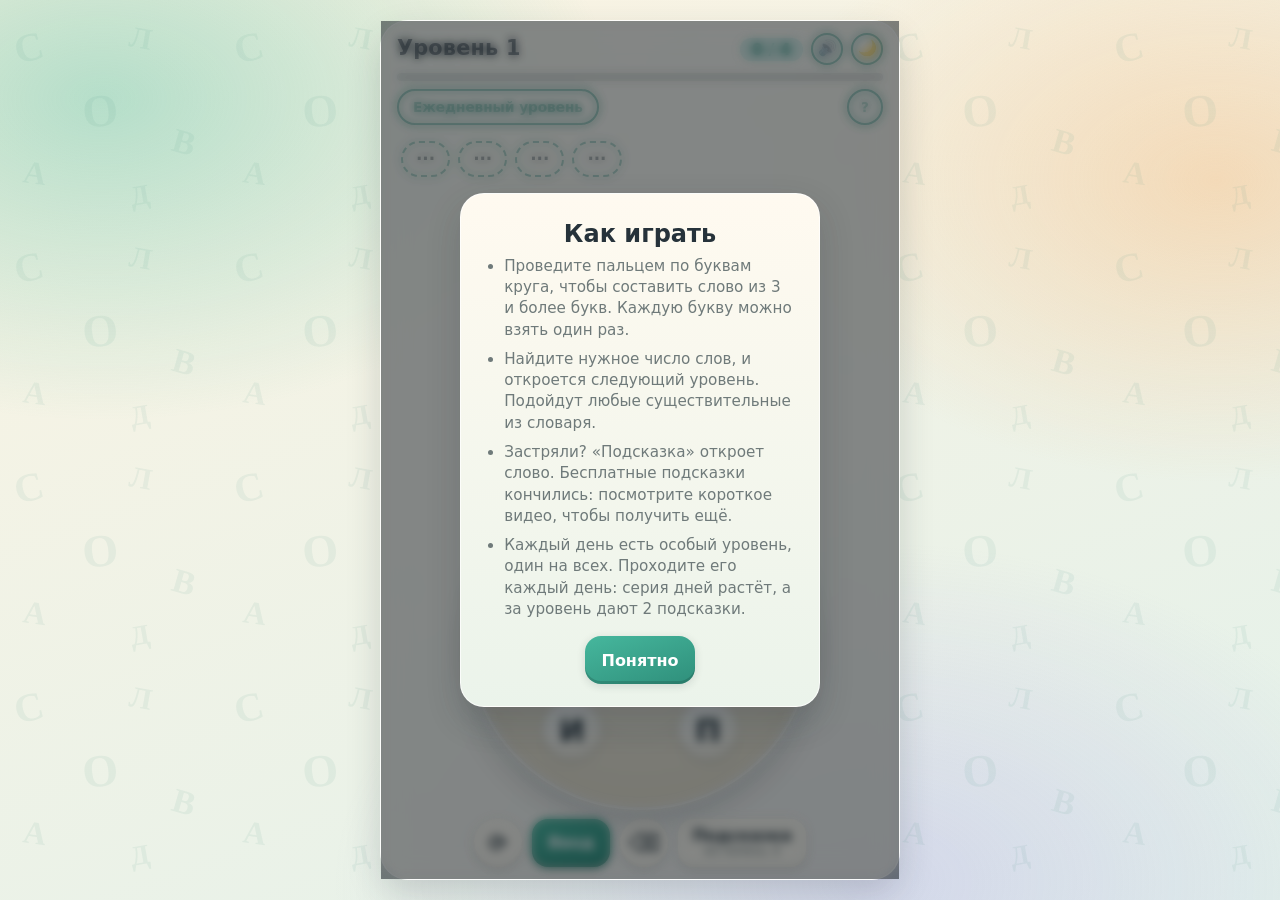
==== commit 41c748f5: "Add synthesized sound effects with mute button and light/dark theme switch; refresh store art, video" ====
--- a/index.html
+++ b/index.html
@@ -7,13 +7,28 @@
   <title>Слова из слова</title>
   <link rel="icon" href="data:,">
   <link rel="stylesheet" href="css/style.css">
+  <script>
+    // Тема выставляется до отрисовки, чтобы не мигал светлый фон: выбор игрока или системная.
+    (function () {
+      var theme = null;
+      try { theme = JSON.parse(localStorage.getItem('slova_prefs_v1')).theme; } catch (e) {}
+      if (theme !== 'light' && theme !== 'dark') {
+        theme = window.matchMedia && matchMedia('(prefers-color-scheme: dark)').matches ? 'dark' : 'light';
+      }
+      document.documentElement.dataset.theme = theme;
+    })();
+  </script>
   <script src="/sdk.js"></script>
 </head>
 <body>
   <div id="app">
     <header class="top">
       <div class="top__level" id="levelLabel">Уровень 1</div>
-      <div class="top__progress" id="progressLabel">0 / 0</div>
+      <div class="top__right">
+        <div class="top__progress" id="progressLabel">0 / 0</div>
+        <button class="pill pill--round" id="soundBtn" type="button" aria-label="Звук"></button>
+        <button class="pill pill--round" id="themeBtn" type="button" aria-label="Сменить тему"></button>
+      </div>
       <div class="top__bar" aria-hidden="true"><i id="barFill"></i></div>
       <div class="top__tools">
         <button class="pill" id="dailyBtn" type="button">Ежедневный уровень</button>
--- a/css/style.css
+++ b/css/style.css
@@ -25,33 +25,32 @@
   --shadow-lg: 0 14px 34px rgba(38, 50, 58, 0.18);
 }
 
-@media (prefers-color-scheme: dark) {
-  :root {
-    --bg-a: #121c22;
-    --bg-b: #1d1b33;
-    --blob-1: rgba(60, 170, 150, 0.28);
-    --blob-2: rgba(210, 130, 90, 0.2);
-    --blob-3: rgba(130, 110, 220, 0.3);
-    --glyph: #8fd4c3;
-    --glyph-op: 0.06;
-    --panel: rgba(30, 38, 50, 0.55);
-    --panel-edge: rgba(255, 255, 255, 0.08);
-    --card: #262d3a;
-    --ink: #f1ede4;
-    --muted: #9ba3ad;
-    --accent: #4cb29c;
-    --accent-2: #6fd2bb;
-    --accent-ink: #0d201b;
-    --accent-soft: #274440;
-    --warn: #ee7468;
-    --tile: #3b4352;
-    --tile-2: #2e3542;
-    --wheel: #242b38;
-    --wheel-hi: #313a4a;
-    --wheel-ring: rgba(255, 255, 255, 0.1);
-    --shadow: 0 2px 10px rgba(0, 0, 0, 0.45);
-    --shadow-lg: 0 16px 40px rgba(0, 0, 0, 0.5);
-  }
+:root[data-theme="dark"] {
+  color-scheme: dark;
+  --bg-a: #121c22;
+  --bg-b: #1d1b33;
+  --blob-1: rgba(60, 170, 150, 0.28);
+  --blob-2: rgba(210, 130, 90, 0.2);
+  --blob-3: rgba(130, 110, 220, 0.3);
+  --glyph: #8fd4c3;
+  --glyph-op: 0.06;
+  --panel: rgba(30, 38, 50, 0.55);
+  --panel-edge: rgba(255, 255, 255, 0.08);
+  --card: #262d3a;
+  --ink: #f1ede4;
+  --muted: #9ba3ad;
+  --accent: #4cb29c;
+  --accent-2: #6fd2bb;
+  --accent-ink: #0d201b;
+  --accent-soft: #274440;
+  --warn: #ee7468;
+  --tile: #3b4352;
+  --tile-2: #2e3542;
+  --wheel: #242b38;
+  --wheel-hi: #313a4a;
+  --wheel-ring: rgba(255, 255, 255, 0.1);
+  --shadow: 0 2px 10px rgba(0, 0, 0, 0.45);
+  --shadow-lg: 0 16px 40px rgba(0, 0, 0, 0.5);
 }
 
 * { box-sizing: border-box; -webkit-tap-highlight-color: transparent; }
@@ -91,10 +90,8 @@
   background-image: url("data:image/svg+xml,%3Csvg xmlns='http://www.w3.org/2000/svg' width='220' height='220'%3E%3Cg font-family='Georgia,serif' font-weight='700' fill='%233f8e7d'%3E%3Ctext x='18' y='64' font-size='40' transform='rotate(-14 18 64)'%3E%26%231057%3B%3C/text%3E%3Ctext x='128' y='46' font-size='30' transform='rotate(10 128 46)'%3E%26%231051%3B%3C/text%3E%3Ctext x='84' y='128' font-size='46' transform='rotate(-6 84 128)'%3E%26%231054%3B%3C/text%3E%3Ctext x='170' y='150' font-size='34' transform='rotate(16 170 150)'%3E%26%231042%3B%3C/text%3E%3Ctext x='22' y='182' font-size='32' transform='rotate(8 22 182)'%3E%26%231040%3B%3C/text%3E%3Ctext x='132' y='206' font-size='28' transform='rotate(-10 132 206)'%3E%26%231044%3B%3C/text%3E%3C/g%3E%3C/svg%3E");
   background-size: 220px 220px;
 }
-@media (prefers-color-scheme: dark) {
-  body::after {
-    background-image: url("data:image/svg+xml,%3Csvg xmlns='http://www.w3.org/2000/svg' width='220' height='220'%3E%3Cg font-family='Georgia,serif' font-weight='700' fill='%238fd4c3'%3E%3Ctext x='18' y='64' font-size='40' transform='rotate(-14 18 64)'%3E%26%231057%3B%3C/text%3E%3Ctext x='128' y='46' font-size='30' transform='rotate(10 128 46)'%3E%26%231051%3B%3C/text%3E%3Ctext x='84' y='128' font-size='46' transform='rotate(-6 84 128)'%3E%26%231054%3B%3C/text%3E%3Ctext x='170' y='150' font-size='34' transform='rotate(16 170 150)'%3E%26%231042%3B%3C/text%3E%3Ctext x='22' y='182' font-size='32' transform='rotate(8 22 182)'%3E%26%231040%3B%3C/text%3E%3Ctext x='132' y='206' font-size='28' transform='rotate(-10 132 206)'%3E%26%231044%3B%3C/text%3E%3C/g%3E%3C/svg%3E");
-  }
+:root[data-theme="dark"] body::after {
+  background-image: url("data:image/svg+xml,%3Csvg xmlns='http://www.w3.org/2000/svg' width='220' height='220'%3E%3Cg font-family='Georgia,serif' font-weight='700' fill='%238fd4c3'%3E%3Ctext x='18' y='64' font-size='40' transform='rotate(-14 18 64)'%3E%26%231057%3B%3C/text%3E%3Ctext x='128' y='46' font-size='30' transform='rotate(10 128 46)'%3E%26%231051%3B%3C/text%3E%3Ctext x='84' y='128' font-size='46' transform='rotate(-6 84 128)'%3E%26%231054%3B%3C/text%3E%3Ctext x='170' y='150' font-size='34' transform='rotate(16 170 150)'%3E%26%231042%3B%3C/text%3E%3Ctext x='22' y='182' font-size='32' transform='rotate(8 22 182)'%3E%26%231040%3B%3C/text%3E%3Ctext x='132' y='206' font-size='28' transform='rotate(-10 132 206)'%3E%26%231044%3B%3C/text%3E%3C/g%3E%3C/svg%3E");
 }
 
 #app {
@@ -132,6 +129,8 @@
   white-space: nowrap;
 }
 .top__level { font-size: 1.3rem; letter-spacing: 0.01em; }
+.top__right { display: flex; align-items: center; gap: 8px; }
+.top__right .pill--round { width: 32px; min-height: 32px; font-size: 0.95rem; line-height: 1; }
 .top__progress {
   color: var(--accent);
   font-size: 1rem;
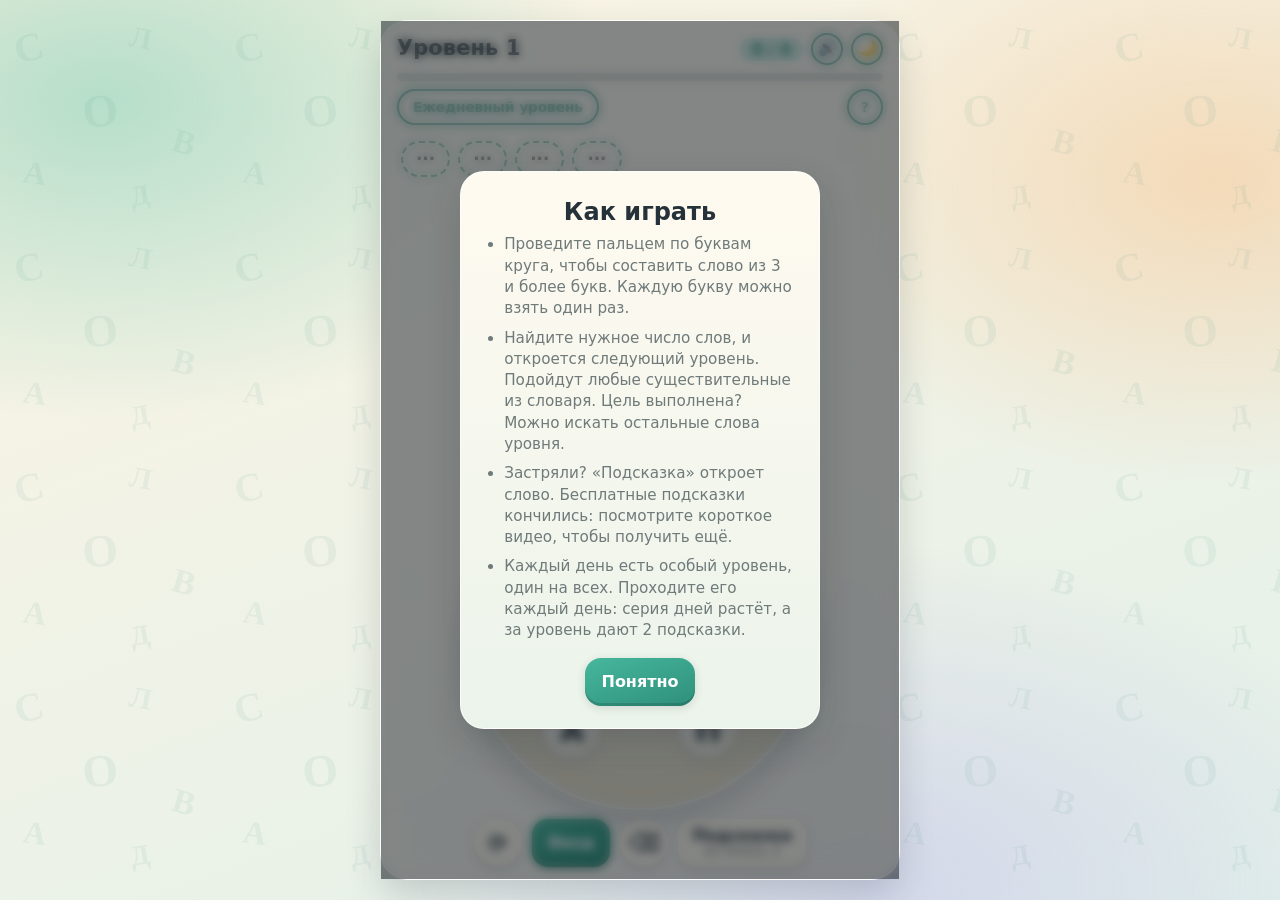
==== commit 26f3f64d: "Let players keep finding the remaining level words after the goal is reached Co-Authored-By: Claude " ====
--- a/index.html
+++ b/index.html
@@ -37,6 +37,10 @@
     </header>
 
     <main class="board">
+      <div class="extra" id="extraBar" hidden>
+        <span>Цель выполнена! Ищем остальные слова</span>
+        <button class="pill pill--on" id="doneBtn" type="button">Дальше ›</button>
+      </div>
       <div class="found" id="found" aria-live="polite"></div>
       <div class="current" id="current" aria-live="polite"></div>
       <div class="toast" id="toast" role="status"></div>
@@ -63,7 +67,10 @@
       <div class="modal__card">
         <h2 id="modalTitle">Уровень пройден!</h2>
         <p id="modalText"></p>
-        <button class="btn btn--primary" id="nextBtn" type="button">Дальше</button>
+        <div class="modal__actions">
+          <button class="btn btn--primary" id="nextBtn" type="button">Дальше</button>
+          <button class="btn" id="moreBtn" type="button">Искать ещё слова</button>
+        </div>
         <p class="credits">Словарь: проект russian-dictionary (OpenRussian, Wiktionary), лицензия CC BY-SA 4.0. Список сокращён и приведён к строчным буквам без «ё».</p>
       </div>
     </div>
@@ -73,7 +80,7 @@
         <h2>Как играть</h2>
         <ul class="howto">
           <li>Проведите пальцем по буквам круга, чтобы составить слово из 3 и более букв. Каждую букву можно взять один раз.</li>
-          <li>Найдите нужное число слов, и откроется следующий уровень. Подойдут любые существительные из словаря.</li>
+          <li>Найдите нужное число слов, и откроется следующий уровень. Подойдут любые существительные из словаря. Цель выполнена? Можно искать остальные слова уровня.</li>
           <li>Застряли? «Подсказка» откроет слово. Бесплатные подсказки кончились: посмотрите короткое видео, чтобы получить ещё.</li>
           <li>Каждый день есть особый уровень, один на всех. Проходите его каждый день: серия дней растёт, а за уровень дают 2 подсказки.</li>
         </ul>
--- a/css/style.css
+++ b/css/style.css
@@ -186,6 +186,22 @@
   padding-top: 12px;
 }
 
+.extra {
+  flex: 0 0 auto;
+  display: flex;
+  align-items: center;
+  justify-content: space-between;
+  gap: 8px;
+  padding: 6px 8px 6px 14px;
+  border-radius: 16px;
+  background: var(--accent-soft);
+  font-size: 0.85rem;
+  font-weight: 700;
+  line-height: 1.2;
+}
+.extra[hidden] { display: none; }
+.extra .pill { flex: none; }
+
 .found {
   flex: 1 1 auto;
   min-height: 0;
@@ -372,6 +388,9 @@
 .modal__card h2 { margin: 0 0 8px; }
 .modal__card p { margin: 0 0 16px; color: var(--muted); }
 
+.modal__actions { display: flex; flex-direction: column; align-items: center; gap: 10px; }
+.modal__actions [hidden] { display: none; }
+
 .modal__card .credits { margin: 16px 0 0; font-size: 0.7rem; line-height: 1.3; }
 
 .mock-ad {
